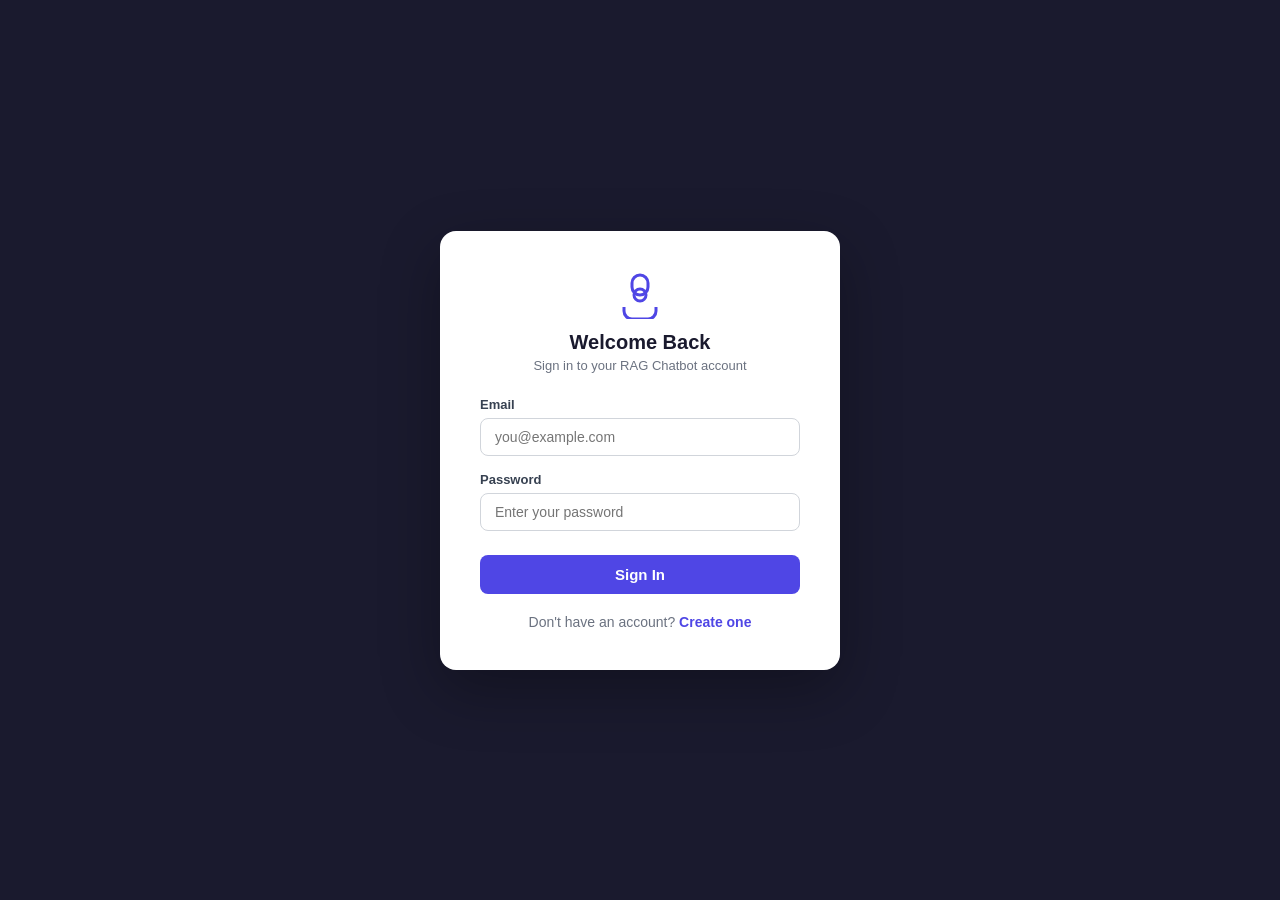
==== src/main/resources/static/login.html @ cd46b2f3 "Initial commit: RAG chatbot with auth, MongoDB, Qdrant, OpenRouter" ====
<!DOCTYPE html>
<html lang="en">
<head>
    <meta charset="UTF-8">
    <meta name="viewport" content="width=device-width, initial-scale=1.0">
    <title>Login - RAG Chatbot</title>
    <link rel="icon" type="image/svg+xml" href="/favicon.svg">
    <link rel="stylesheet" href="css/style.css">
    <style>
        body {
            display: flex;
            align-items: center;
            justify-content: center;
            background: #1a1a2e;
            height: 100vh;
        }
        .auth-container {
            width: 400px;
            background: #fff;
            border-radius: 16px;
            padding: 40px;
            box-shadow: 0 20px 60px rgba(0,0,0,0.3);
        }
        .auth-container h1 {
            font-size: 24px;
            margin-bottom: 4px;
        }
        .auth-container .subtitle {
            color: #6b7280;
            font-size: 14px;
            margin-bottom: 28px;
        }
        .form-group {
            margin-bottom: 16px;
        }
        .form-group label {
            display: block;
            font-size: 13px;
            font-weight: 600;
            color: #374151;
            margin-bottom: 6px;
        }
        .form-group input {
            width: 100%;
            padding: 10px 14px;
            border: 1px solid #d1d5db;
            border-radius: 8px;
            font-size: 14px;
            outline: none;
            transition: border-color 0.2s;
            box-sizing: border-box;
        }
        .form-group input:focus {
            border-color: #4f46e5;
            box-shadow: 0 0 0 3px rgba(79,70,229,0.1);
        }
        .btn-primary {
            width: 100%;
            padding: 11px;
            background: #4f46e5;
            color: #fff;
            border: none;
            border-radius: 8px;
            font-size: 15px;
            font-weight: 600;
            cursor: pointer;
            transition: background 0.2s;
            margin-top: 8px;
        }
        .btn-primary:hover { background: #4338ca; }
        .btn-primary:disabled { background: #a5b4fc; cursor: not-allowed; }
        .auth-footer {
            text-align: center;
            margin-top: 20px;
            font-size: 14px;
            color: #6b7280;
        }
        .auth-footer a {
            color: #4f46e5;
            text-decoration: none;
            font-weight: 600;
        }
        .error-msg {
            background: #fef2f2;
            color: #dc2626;
            padding: 10px 14px;
            border-radius: 8px;
            font-size: 13px;
            margin-bottom: 16px;
            display: none;
        }
        .error-msg.show { display: block; }
        .logo {
            text-align: center;
            margin-bottom: 24px;
        }
        .logo svg { width: 48px; height: 48px; color: #4f46e5; }
        .logo h1 { font-size: 20px; color: #1a1a2e; margin-top: 8px; }
        .logo p { font-size: 13px; color: #6b7280; margin-top: 2px; }
    </style>
</head>
<body>
    <div class="auth-container">
        <div class="logo">
            <svg viewBox="0 0 24 24" fill="none" stroke="currentColor" stroke-width="1.5">
                <path d="M12 2a4 4 0 014 4v2a4 4 0 01-8 0V6a4 4 0 014-4z"/>
                <path d="M20 18v2a4 4 0 01-4 4H8a4 4 0 01-4-4v-2"/>
                <circle cx="12" cy="12" r="3"/>
            </svg>
            <h1>Welcome Back</h1>
            <p>Sign in to your RAG Chatbot account</p>
        </div>

        <div class="error-msg" id="errorMsg"></div>

        <form id="loginForm" autocomplete="off">
            <div class="form-group">
                <label for="email">Email</label>
                <input type="email" id="email" placeholder="you@example.com" required>
            </div>
            <div class="form-group">
                <label for="password">Password</label>
                <input type="password" id="password" placeholder="Enter your password" required>
            </div>
            <button type="submit" class="btn-primary" id="loginBtn">Sign In</button>
        </form>

        <div class="auth-footer">
            Don't have an account? <a href="/signup.html">Create one</a>
        </div>
    </div>

    <script>
        document.getElementById('loginForm').addEventListener('submit', async (e) => {
            e.preventDefault();
            const btn = document.getElementById('loginBtn');
            const errorEl = document.getElementById('errorMsg');
            btn.disabled = true;
            btn.textContent = 'Signing in...';
            errorEl.classList.remove('show');

            try {
                const res = await fetch('/api/auth/login', {
                    method: 'POST',
                    headers: { 'Content-Type': 'application/json' },
                    body: JSON.stringify({
                        email: document.getElementById('email').value,
                        password: document.getElementById('password').value
                    })
                });

                if (!res.ok) {
                    const err = await res.json();
                    throw new Error(err.message || 'Login failed');
                }

                const data = await res.json();
                localStorage.setItem('rag_chatbot_token', data.token);
                localStorage.setItem('rag_chatbot_user', JSON.stringify({ email: data.email, name: data.name }));
                window.location.href = '/';
            } catch (err) {
                errorEl.textContent = err.message;
                errorEl.classList.add('show');
            } finally {
                btn.disabled = false;
                btn.textContent = 'Sign In';
            }
        });
    </script>
</body>
</html>
---- src/main/resources/static/css/style.css ----
* {
    margin: 0;
    padding: 0;
    box-sizing: border-box;
}

body {
    font-family: -apple-system, BlinkMacSystemFont, 'Segoe UI', Roboto, Oxygen, sans-serif;
    background: #f0f2f5;
    height: 100vh;
    color: #1a1a2e;
}

.app-container {
    display: flex;
    height: 100vh;
    max-width: 1440px;
    margin: 0 auto;
    background: #fff;
    box-shadow: 0 0 40px rgba(0,0,0,0.08);
}

/* Sidebar */
.sidebar {
    width: 320px;
    min-width: 320px;
    background: #1a1a2e;
    color: #fff;
    display: flex;
    flex-direction: column;
    overflow-y: auto;
}

.sidebar-header {
    padding: 28px 24px 20px;
    border-bottom: 1px solid rgba(255,255,255,0.08);
}

.sidebar-header h1 {
    font-size: 22px;
    font-weight: 700;
    letter-spacing: -0.3px;
}

.subtitle {
    font-size: 13px;
    color: rgba(255,255,255,0.5);
    margin-top: 4px;
}

/* Upload Section */
.upload-section {
    padding: 20px 24px;
    border-bottom: 1px solid rgba(255,255,255,0.08);
}

.upload-section h2 {
    font-size: 12px;
    text-transform: uppercase;
    letter-spacing: 1px;
    color: rgba(255,255,255,0.4);
    margin-bottom: 12px;
}

.upload-zone {
    border: 2px dashed rgba(255,255,255,0.15);
    border-radius: 10px;
    padding: 28px 20px;
    text-align: center;
    cursor: pointer;
    transition: all 0.3s ease;
}

.upload-zone:hover {
    border-color: #4f46e5;
    background: rgba(79,70,229,0.08);
}

.upload-zone.dragover {
    border-color: #4f46e5;
    background: rgba(79,70,229,0.15);
}

.upload-icon {
    color: rgba(255,255,255,0.3);
    margin-bottom: 10px;
}

.upload-zone p {
    font-size: 14px;
    color: rgba(255,255,255,0.6);
}

.upload-hint {
    font-size: 12px !important;
    color: rgba(255,255,255,0.3) !important;
    margin-top: 4px;
}

/* Upload Status */
.upload-status {
    display: flex;
    align-items: flex-start;
    gap: 10px;
    padding: 12px;
    background: rgba(79,70,229,0.12);
    border-radius: 8px;
    margin-top: 12px;
}

.upload-status .status-icon {
    color: #34d399;
    flex-shrink: 0;
    margin-top: 1px;
}

.status-text span {
    font-size: 13px;
    font-weight: 500;
    display: block;
}

.status-text small {
    font-size: 11px;
    color: rgba(255,255,255,0.5);
    margin-top: 2px;
    display: block;
}

/* Document List */
.documents-section {
    padding: 20px 24px;
    flex: 1;
}

.documents-section h2 {
    font-size: 12px;
    text-transform: uppercase;
    letter-spacing: 1px;
    color: rgba(255,255,255,0.4);
    margin-bottom: 12px;
}

.document-list .empty-state {
    font-size: 13px;
    color: rgba(255,255,255,0.25);
    text-align: center;
    padding: 20px 0;
}

.document-item {
    display: flex;
    align-items: center;
    gap: 10px;
    padding: 10px 12px;
    background: rgba(255,255,255,0.04);
    border-radius: 8px;
    margin-bottom: 6px;
    font-size: 13px;
}

.document-item .doc-icon {
    color: rgba(255,255,255,0.3);
    flex-shrink: 0;
}

.document-item .doc-name {
    flex: 1;
    overflow: hidden;
    text-overflow: ellipsis;
    white-space: nowrap;
}

.document-item .doc-chunks {
    font-size: 11px;
    color: rgba(255,255,255,0.4);
    flex-shrink: 0;
}

/* Chat Area */
.chat-area {
    flex: 1;
    display: flex;
    flex-direction: column;
    min-width: 0;
}

.chat-header {
    padding: 24px 32px 16px;
    border-bottom: 1px solid #e5e7eb;
}

.chat-header h2 {
    font-size: 18px;
    font-weight: 600;
}

.chat-header p {
    font-size: 13px;
    color: #6b7280;
    margin-top: 2px;
}

/* Messages */
.messages {
    flex: 1;
    overflow-y: auto;
    padding: 24px 32px;
    display: flex;
    flex-direction: column;
    gap: 20px;
}

.message {
    display: flex;
    gap: 12px;
    max-width: 85%;
    animation: fadeIn 0.3s ease;
}

.message.user {
    align-self: flex-end;
    flex-direction: row-reverse;
}

@keyframes fadeIn {
    from { opacity: 0; transform: translateY(8px); }
    to { opacity: 1; transform: translateY(0); }
}

.avatar {
    width: 34px;
    height: 34px;
    border-radius: 50%;
    display: flex;
    align-items: center;
    justify-content: center;
    flex-shrink: 0;
}

.avatar.bot {
    background: #1a1a2e;
    color: #fff;
}

.avatar.user {
    background: #4f46e5;
    color: #fff;
}

.bubble {
    background: #f3f4f6;
    border-radius: 16px;
    padding: 12px 16px;
    font-size: 14px;
    line-height: 1.6;
}

.message.user .bubble {
    background: #4f46e5;
    color: #fff;
    border-bottom-right-radius: 4px;
}

.message.bot .bubble {
    border-bottom-left-radius: 4px;
}

.bubble p {
    margin-bottom: 4px;
}

.bubble p:last-child {
    margin-bottom: 0;
}

.bubble .sources {
    margin-top: 10px;
    padding-top: 10px;
    border-top: 1px solid rgba(0,0,0,0.08);
    font-size: 12px;
}

.bubble .sources summary {
    cursor: pointer;
    color: #6b7280;
    font-weight: 500;
}

.bubble .sources .source-item {
    padding: 6px 0;
    color: #4b5563;
}

.bubble .sources .source-item .source-score {
    color: #9ca3af;
    font-size: 11px;
}

.bubble .thinking {
    display: flex;
    gap: 4px;
    padding: 4px 0;
}

.bubble .thinking span {
    width: 8px;
    height: 8px;
    background: #9ca3af;
    border-radius: 50%;
    animation: bounce 1.4s infinite ease-in-out both;
}

.bubble .thinking span:nth-child(1) { animation-delay: -0.32s; }
.bubble .thinking span:nth-child(2) { animation-delay: -0.16s; }

@keyframes bounce {
    0%, 80%, 100% { transform: scale(0); }
    40% { transform: scale(1); }
}

.message.welcome .bubble {
    background: #f0f2f5;
    color: #6b7280;
    font-style: italic;
}

/* Input Area */
.input-area {
    padding: 16px 32px 24px;
    border-top: 1px solid #e5e7eb;
}

.input-area form {
    display: flex;
    gap: 8px;
    background: #f3f4f6;
    border-radius: 12px;
    padding: 4px;
}

.input-area input {
    flex: 1;
    border: none;
    background: transparent;
    padding: 10px 14px;
    font-size: 14px;
    outline: none;
    font-family: inherit;
}

.input-area button {
    width: 40px;
    height: 40px;
    border: none;
    background: #4f46e5;
    color: #fff;
    border-radius: 10px;
    cursor: pointer;
    display: flex;
    align-items: center;
    justify-content: center;
    transition: background 0.2s;
    flex-shrink: 0;
}

.input-area button:hover:not(:disabled) {
    background: #4338ca;
}

.input-area button:disabled {
    background: #d1d5db;
    cursor: not-allowed;
}

/* Scrollbar */
::-webkit-scrollbar {
    width: 6px;
}

::-webkit-scrollbar-track {
    background: transparent;
}

::-webkit-scrollbar-thumb {
    background: #d1d5db;
    border-radius: 3px;
}

::-webkit-scrollbar-thumb:hover {
    background: #9ca3af;
}

/* User Section */
.user-section {
    padding: 16px 24px;
    border-top: 1px solid rgba(255,255,255,0.08);
    display: flex;
    align-items: center;
    justify-content: space-between;
}

.user-info {
    display: flex;
    align-items: center;
    gap: 10px;
    overflow: hidden;
}

.user-avatar {
    width: 32px;
    height: 32px;
    border-radius: 50%;
    background: #4f46e5;
    color: #fff;
    display: flex;
    align-items: center;
    justify-content: center;
    font-size: 13px;
    font-weight: 600;
    flex-shrink: 0;
}

.user-name {
    font-size: 13px;
    font-weight: 500;
    overflow: hidden;
    text-overflow: ellipsis;
    white-space: nowrap;
}

.logout-btn {
    background: none;
    border: 1px solid rgba(255,255,255,0.15);
    color: rgba(255,255,255,0.6);
    border-radius: 8px;
    padding: 6px 10px;
    cursor: pointer;
    display: flex;
    align-items: center;
    gap: 6px;
    font-size: 12px;
    transition: all 0.2s;
    flex-shrink: 0;
}

.logout-btn:hover {
    background: rgba(255,255,255,0.08);
    color: #fff;
}

/* Responsive */
@media (max-width: 768px) {
    .sidebar {
        width: 100%;
        min-width: unset;
        max-height: 40vh;
    }
    .app-container {
        flex-direction: column;
    }
    .messages {
        padding: 16px;
    }
    .input-area {
        padding: 12px 16px 16px;
    }
    .chat-header {
        padding: 16px;
    }
}
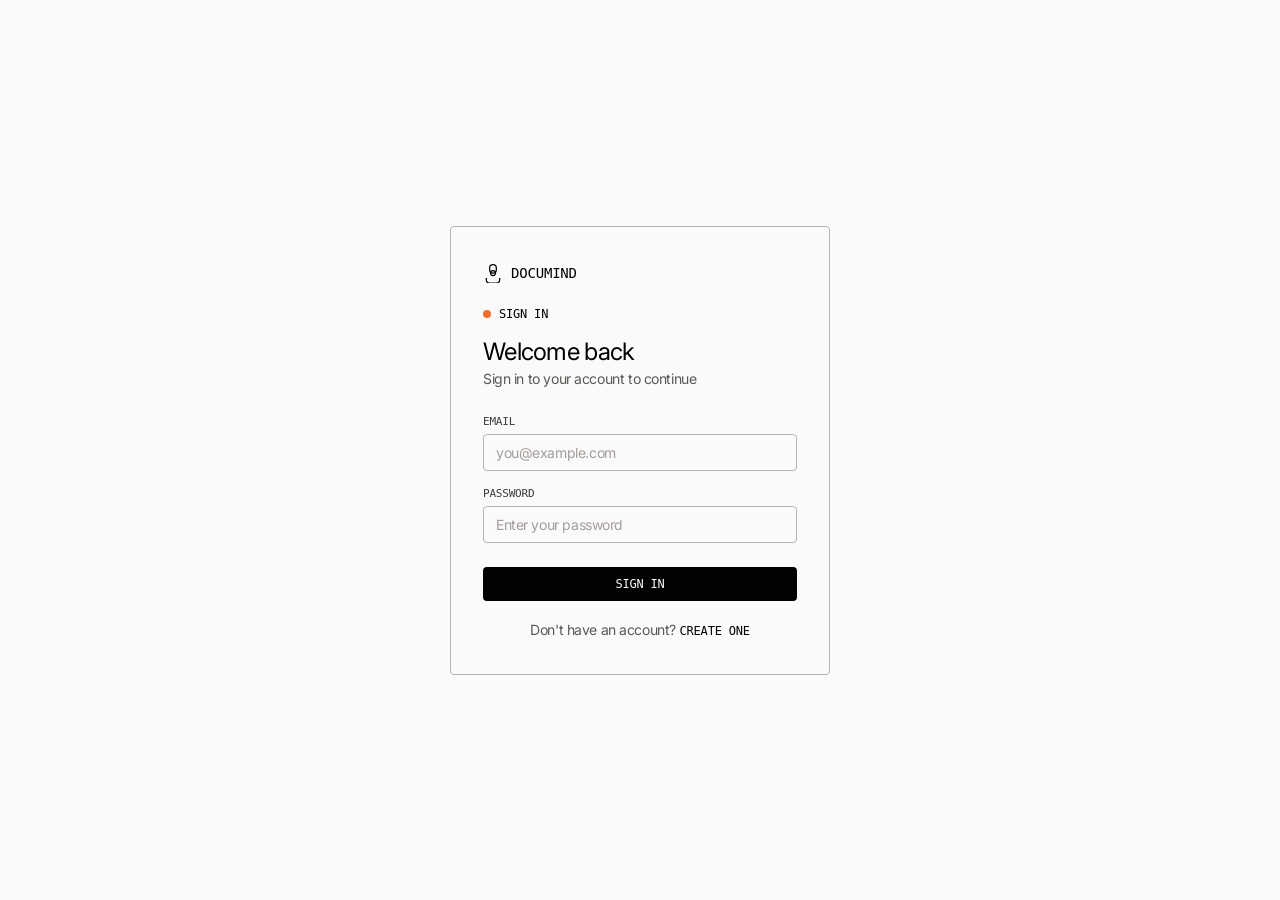
==== commit 45f6f85a: "Redesign frontend with Factory.ai design system, fix MongoDB URI default, update port config" ====
--- a/src/main/resources/static/login.html
+++ b/src/main/resources/static/login.html
@@ -3,7 +3,7 @@
 <head>
     <meta charset="UTF-8">
     <meta name="viewport" content="width=device-width, initial-scale=1.0">
-    <title>Login - RAG Chatbot</title>
+    <title>Sign In — DocuMind</title>
     <link rel="icon" type="image/svg+xml" href="/favicon.svg">
     <link rel="stylesheet" href="css/style.css">
     <style>
@@ -11,105 +11,163 @@
             display: flex;
             align-items: center;
             justify-content: center;
-            background: #1a1a2e;
+            background: var(--surface-paper);
             height: 100vh;
         }
         .auth-container {
-            width: 400px;
-            background: #fff;
-            border-radius: 16px;
-            padding: 40px;
-            box-shadow: 0 20px 60px rgba(0,0,0,0.3);
+            width: 380px;
+            background: var(--surface-paper);
+            border: 1px solid var(--color-pewter-rule);
+            border-radius: var(--radius-md);
+            padding: var(--spacing-36) var(--spacing-32);
+        }
+        .auth-container .dot-indicator {
+            display: flex;
+            align-items: center;
+            gap: var(--spacing-8);
+            margin-bottom: var(--spacing-16);
+        }
+        .auth-container .dot {
+            width: 8px;
+            height: 8px;
+            border-radius: 50%;
+            background: var(--color-signal-orange);
+            flex-shrink: 0;
+        }
+        .auth-container .dot-label {
+            font-family: var(--font-geist-mono);
+            font-size: 12px;
+            letter-spacing: -0.2px;
+            text-transform: uppercase;
+            color: var(--color-ink);
         }
         .auth-container h1 {
-            font-size: 24px;
-            margin-bottom: 4px;
+            font-family: var(--font-geist);
+            font-size: var(--text-heading-sm);
+            font-weight: 400;
+            letter-spacing: var(--tracking-heading-sm);
+            color: var(--color-ink);
+            margin-bottom: var(--spacing-4);
         }
         .auth-container .subtitle {
-            color: #6b7280;
-            font-size: 14px;
-            margin-bottom: 28px;
+            font-size: var(--text-body-sm);
+            letter-spacing: var(--tracking-body-sm);
+            color: var(--color-iron-caption);
+            margin-bottom: var(--spacing-28);
         }
         .form-group {
-            margin-bottom: 16px;
+            margin-bottom: var(--spacing-16);
         }
         .form-group label {
             display: block;
-            font-size: 13px;
-            font-weight: 600;
-            color: #374151;
-            margin-bottom: 6px;
+            font-family: var(--font-geist-mono);
+            font-size: 11px;
+            letter-spacing: -0.2px;
+            text-transform: uppercase;
+            color: var(--color-graphite-body);
+            margin-bottom: var(--spacing-6);
         }
         .form-group input {
             width: 100%;
-            padding: 10px 14px;
-            border: 1px solid #d1d5db;
-            border-radius: 8px;
-            font-size: 14px;
+            padding: 9px 12px;
+            border: 1px solid var(--color-pewter-rule);
+            border-radius: var(--radius-md);
+            font-family: var(--font-geist);
+            font-size: var(--text-body-sm);
+            letter-spacing: var(--tracking-body-sm);
             outline: none;
             transition: border-color 0.2s;
             box-sizing: border-box;
+            color: var(--color-ink);
+            background: var(--surface-paper);
+        }
+        .form-group input::placeholder {
+            color: var(--color-stone-mid);
         }
         .form-group input:focus {
-            border-color: #4f46e5;
-            box-shadow: 0 0 0 3px rgba(79,70,229,0.1);
+            border-color: var(--color-ink);
         }
         .btn-primary {
             width: 100%;
-            padding: 11px;
-            background: #4f46e5;
-            color: #fff;
+            padding: 10px;
+            background: var(--surface-inverse);
+            color: var(--surface-paper);
             border: none;
-            border-radius: 8px;
-            font-size: 15px;
-            font-weight: 600;
+            border-radius: var(--radius-md);
+            font-family: var(--font-geist-mono);
+            font-size: 12px;
+            letter-spacing: -0.2px;
+            text-transform: uppercase;
             cursor: pointer;
             transition: background 0.2s;
-            margin-top: 8px;
-        }
-        .btn-primary:hover { background: #4338ca; }
-        .btn-primary:disabled { background: #a5b4fc; cursor: not-allowed; }
+            margin-top: var(--spacing-8);
+        }
+        .btn-primary:hover { background: var(--color-carbon); }
+        .btn-primary:disabled { background: var(--color-stone-mid); cursor: not-allowed; }
         .auth-footer {
             text-align: center;
-            margin-top: 20px;
+            margin-top: var(--spacing-20);
+            font-size: var(--text-body-sm);
+            letter-spacing: var(--tracking-body-sm);
+            color: var(--color-iron-caption);
+        }
+        .auth-footer a {
+            color: var(--color-ink);
+            text-decoration: none;
+            font-family: var(--font-geist-mono);
+            font-size: 12px;
+            letter-spacing: -0.2px;
+            text-transform: uppercase;
+        }
+        .auth-footer a:hover {
+            text-decoration: underline;
+        }
+        .error-msg {
+            border: 1px solid var(--color-ember-edge);
+            color: var(--color-ember-edge);
+            padding: var(--spacing-10) var(--spacing-12);
+            border-radius: var(--radius-md);
+            font-size: var(--text-body-sm);
+            letter-spacing: var(--tracking-body-sm);
+            margin-bottom: var(--spacing-16);
+            display: none;
+            background: rgba(209,80,16,0.04);
+        }
+        .error-msg.show { display: block; }
+        .logo-mark {
+            font-family: var(--font-geist-mono);
             font-size: 14px;
-            color: #6b7280;
-        }
-        .auth-footer a {
-            color: #4f46e5;
-            text-decoration: none;
-            font-weight: 600;
-        }
-        .error-msg {
-            background: #fef2f2;
-            color: #dc2626;
-            padding: 10px 14px;
-            border-radius: 8px;
-            font-size: 13px;
-            margin-bottom: 16px;
-            display: none;
-        }
-        .error-msg.show { display: block; }
-        .logo {
-            text-align: center;
-            margin-bottom: 24px;
-        }
-        .logo svg { width: 48px; height: 48px; color: #4f46e5; }
-        .logo h1 { font-size: 20px; color: #1a1a2e; margin-top: 8px; }
-        .logo p { font-size: 13px; color: #6b7280; margin-top: 2px; }
+            letter-spacing: -0.2px;
+            color: var(--color-ink);
+            margin-bottom: var(--spacing-24);
+            display: flex;
+            align-items: center;
+            gap: var(--spacing-8);
+        }
+        .logo-mark svg {
+            width: 20px;
+            height: 20px;
+        }
     </style>
 </head>
 <body>
     <div class="auth-container">
-        <div class="logo">
+        <div class="logo-mark">
             <svg viewBox="0 0 24 24" fill="none" stroke="currentColor" stroke-width="1.5">
                 <path d="M12 2a4 4 0 014 4v2a4 4 0 01-8 0V6a4 4 0 014-4z"/>
                 <path d="M20 18v2a4 4 0 01-4 4H8a4 4 0 01-4-4v-2"/>
                 <circle cx="12" cy="12" r="3"/>
             </svg>
-            <h1>Welcome Back</h1>
-            <p>Sign in to your RAG Chatbot account</p>
+            DOCUMIND
         </div>
+
+        <div class="dot-indicator">
+            <span class="dot"></span>
+            <span class="dot-label">Sign In</span>
+        </div>
+
+        <h1>Welcome back</h1>
+        <p class="subtitle">Sign in to your account to continue</p>
 
         <div class="error-msg" id="errorMsg"></div>
 
--- a/src/main/resources/static/css/style.css
+++ b/src/main/resources/static/css/style.css
@@ -1,471 +1,622 @@
+@import url('https://fonts.googleapis.com/css2?family=Inter:wght@400&display=swap');
+
+:root {
+  --color-paper-white: #fafafa;
+  --color-frost-surface: #eeeeee;
+  --color-ash-hairline: #d6d3d2;
+  --color-pewter-rule: #b8b3b0;
+  --color-stone-mid: #a49d9a;
+  --color-granite-mute: #8a8380;
+  --color-iron-caption: #5c5855;
+  --color-graphite-body: #3d3a39;
+  --color-obsidian: #1f1d1c;
+  --color-carbon: #101010;
+  --color-ink: #020202;
+  --color-signal-orange: #ef6f2e;
+  --color-ember-edge: #d15010;
+
+  --font-geist: 'Inter', ui-sans-serif, system-ui, -apple-system, BlinkMacSystemFont, "Segoe UI", Roboto, sans-serif;
+  --font-geist-mono: 'JetBrains Mono', ui-monospace, SFMono-Regular, Menlo, Monaco, Consolas, monospace;
+
+  --text-caption: 12px;
+  --leading-caption: 1.5;
+  --tracking-caption: -0.24px;
+  --text-body-sm: 14px;
+  --leading-body-sm: 1.5;
+  --tracking-body-sm: -0.42px;
+  --text-body: 16px;
+  --leading-body: 1.5;
+  --tracking-body: -0.48px;
+  --text-subheading: 18px;
+  --leading-subheading: 1.5;
+  --tracking-subheading: -0.54px;
+  --text-heading-sm: 24px;
+  --leading-heading-sm: 1.2;
+  --tracking-heading-sm: -0.72px;
+  --text-heading: 48px;
+  --leading-heading: 1.2;
+  --tracking-heading: -2.3px;
+
+  --spacing-4: 4px;
+  --spacing-6: 6px;
+  --spacing-8: 8px;
+  --spacing-10: 10px;
+  --spacing-12: 12px;
+  --spacing-14: 14px;
+  --spacing-16: 16px;
+  --spacing-20: 20px;
+  --spacing-24: 24px;
+  --spacing-28: 28px;
+  --spacing-32: 32px;
+  --spacing-36: 36px;
+  --spacing-40: 40px;
+  --spacing-48: 48px;
+
+  --radius-md: 4px;
+  --radius-lg: 8px;
+
+  --surface-paper: #fafafa;
+  --surface-frost: #eeeeee;
+  --surface-inverse: #020202;
+}
+
 * {
-    margin: 0;
-    padding: 0;
-    box-sizing: border-box;
+  margin: 0;
+  padding: 0;
+  box-sizing: border-box;
 }
 
 body {
-    font-family: -apple-system, BlinkMacSystemFont, 'Segoe UI', Roboto, Oxygen, sans-serif;
-    background: #f0f2f5;
-    height: 100vh;
-    color: #1a1a2e;
-}
-
+  font-family: var(--font-geist);
+  font-weight: 400;
+  background: var(--color-paper-white);
+  color: var(--color-ink);
+  height: 100vh;
+  -webkit-font-smoothing: antialiased;
+}
+
+/* ───── APP LAYOUT ───── */
 .app-container {
-    display: flex;
-    height: 100vh;
-    max-width: 1440px;
-    margin: 0 auto;
-    background: #fff;
-    box-shadow: 0 0 40px rgba(0,0,0,0.08);
-}
-
-/* Sidebar */
+  display: flex;
+  height: 100vh;
+  max-width: 1400px;
+  margin: 0 auto;
+}
+
+/* ───── SIDEBAR ───── */
 .sidebar {
-    width: 320px;
-    min-width: 320px;
-    background: #1a1a2e;
-    color: #fff;
-    display: flex;
-    flex-direction: column;
-    overflow-y: auto;
+  width: 280px;
+  min-width: 280px;
+  background: var(--surface-inverse);
+  display: flex;
+  flex-direction: column;
+  border-right: 1px solid var(--color-pewter-rule);
 }
 
 .sidebar-header {
-    padding: 28px 24px 20px;
-    border-bottom: 1px solid rgba(255,255,255,0.08);
+  padding: var(--spacing-24) var(--spacing-20) var(--spacing-16);
+  border-bottom: 1px solid rgba(255,255,255,0.08);
+}
+
+.sidebar-header .dot-indicator {
+  display: flex;
+  align-items: center;
+  gap: var(--spacing-8);
+  margin-bottom: var(--spacing-12);
+}
+
+.sidebar-header .dot {
+  width: 8px;
+  height: 8px;
+  border-radius: 50%;
+  background: var(--color-signal-orange);
+  flex-shrink: 0;
+}
+
+.sidebar-header .dot-label {
+  font-family: var(--font-geist-mono);
+  font-size: 12px;
+  letter-spacing: -0.2px;
+  text-transform: uppercase;
+  color: rgba(255,255,255,0.5);
 }
 
 .sidebar-header h1 {
-    font-size: 22px;
-    font-weight: 700;
-    letter-spacing: -0.3px;
-}
-
-.subtitle {
-    font-size: 13px;
-    color: rgba(255,255,255,0.5);
-    margin-top: 4px;
-}
-
-/* Upload Section */
+  font-family: var(--font-geist-mono);
+  font-size: 14px;
+  font-weight: 400;
+  letter-spacing: -0.2px;
+  text-transform: uppercase;
+  color: #fff;
+  margin-bottom: var(--spacing-4);
+}
+
+.sidebar-header .subtitle {
+  font-size: 12px;
+  color: rgba(255,255,255,0.35);
+  letter-spacing: -0.2px;
+}
+
+/* ───── UPLOAD SECTION ───── */
 .upload-section {
-    padding: 20px 24px;
-    border-bottom: 1px solid rgba(255,255,255,0.08);
-}
-
-.upload-section h2 {
-    font-size: 12px;
-    text-transform: uppercase;
-    letter-spacing: 1px;
-    color: rgba(255,255,255,0.4);
-    margin-bottom: 12px;
+  padding: var(--spacing-16) var(--spacing-20);
+  border-bottom: 1px solid rgba(255,255,255,0.08);
+}
+
+.upload-section .section-label {
+  font-family: var(--font-geist-mono);
+  font-size: 11px;
+  letter-spacing: -0.2px;
+  text-transform: uppercase;
+  color: rgba(255,255,255,0.4);
+  margin-bottom: var(--spacing-10);
 }
 
 .upload-zone {
-    border: 2px dashed rgba(255,255,255,0.15);
-    border-radius: 10px;
-    padding: 28px 20px;
-    text-align: center;
-    cursor: pointer;
-    transition: all 0.3s ease;
+  border: 1px dashed rgba(255,255,255,0.2);
+  border-radius: var(--radius-md);
+  padding: var(--spacing-20) var(--spacing-16);
+  text-align: center;
+  cursor: pointer;
+  transition: all 0.2s;
 }
 
 .upload-zone:hover {
-    border-color: #4f46e5;
-    background: rgba(79,70,229,0.08);
+  border-color: var(--color-signal-orange);
+  background: rgba(239,111,46,0.06);
 }
 
 .upload-zone.dragover {
-    border-color: #4f46e5;
-    background: rgba(79,70,229,0.15);
-}
-
-.upload-icon {
-    color: rgba(255,255,255,0.3);
-    margin-bottom: 10px;
+  border-color: var(--color-signal-orange);
+  background: rgba(239,111,46,0.1);
+}
+
+.upload-zone .upload-icon {
+  color: rgba(255,255,255,0.2);
+  margin-bottom: var(--spacing-8);
 }
 
 .upload-zone p {
-    font-size: 14px;
-    color: rgba(255,255,255,0.6);
-}
-
-.upload-hint {
-    font-size: 12px !important;
-    color: rgba(255,255,255,0.3) !important;
-    margin-top: 4px;
-}
-
-/* Upload Status */
+  font-size: var(--text-body-sm);
+  letter-spacing: -0.42px;
+  color: rgba(255,255,255,0.5);
+}
+
+.upload-zone .upload-hint {
+  font-size: var(--text-caption);
+  letter-spacing: -0.24px;
+  color: rgba(255,255,255,0.25);
+  margin-top: 2px;
+}
+
 .upload-status {
-    display: flex;
-    align-items: flex-start;
-    gap: 10px;
-    padding: 12px;
-    background: rgba(79,70,229,0.12);
-    border-radius: 8px;
-    margin-top: 12px;
+  display: flex;
+  align-items: center;
+  gap: var(--spacing-10);
+  padding: var(--spacing-10) var(--spacing-12);
+  background: rgba(239,111,46,0.1);
+  border-radius: var(--radius-md);
+  margin-top: var(--spacing-12);
 }
 
 .upload-status .status-icon {
-    color: #34d399;
-    flex-shrink: 0;
-    margin-top: 1px;
+  color: var(--color-signal-orange);
+  flex-shrink: 0;
 }
 
 .status-text span {
-    font-size: 13px;
-    font-weight: 500;
-    display: block;
+  font-size: 13px;
+  letter-spacing: -0.2px;
+  color: rgba(255,255,255,0.85);
+  display: block;
 }
 
 .status-text small {
-    font-size: 11px;
-    color: rgba(255,255,255,0.5);
-    margin-top: 2px;
-    display: block;
-}
-
-/* Document List */
+  font-size: 11px;
+  letter-spacing: -0.2px;
+  color: rgba(255,255,255,0.4);
+  margin-top: 2px;
+  display: block;
+}
+
+/* ───── DOCUMENTS ───── */
 .documents-section {
-    padding: 20px 24px;
-    flex: 1;
-}
-
-.documents-section h2 {
-    font-size: 12px;
-    text-transform: uppercase;
-    letter-spacing: 1px;
-    color: rgba(255,255,255,0.4);
-    margin-bottom: 12px;
+  padding: var(--spacing-16) var(--spacing-20);
+  flex: 1;
+  overflow-y: auto;
+}
+
+.documents-section .section-label {
+  font-family: var(--font-geist-mono);
+  font-size: 11px;
+  letter-spacing: -0.2px;
+  text-transform: uppercase;
+  color: rgba(255,255,255,0.4);
+  margin-bottom: var(--spacing-10);
 }
 
 .document-list .empty-state {
-    font-size: 13px;
-    color: rgba(255,255,255,0.25);
-    text-align: center;
-    padding: 20px 0;
+  font-size: 13px;
+  letter-spacing: -0.2px;
+  color: rgba(255,255,255,0.2);
+  text-align: center;
+  padding: var(--spacing-16) 0;
+  font-family: var(--font-geist-mono);
 }
 
 .document-item {
-    display: flex;
-    align-items: center;
-    gap: 10px;
-    padding: 10px 12px;
-    background: rgba(255,255,255,0.04);
-    border-radius: 8px;
-    margin-bottom: 6px;
-    font-size: 13px;
+  display: flex;
+  align-items: center;
+  gap: var(--spacing-10);
+  padding: var(--spacing-8) var(--spacing-12);
+  border: 1px solid rgba(255,255,255,0.06);
+  border-radius: var(--radius-md);
+  margin-bottom: var(--spacing-6);
+  font-size: 13px;
+  letter-spacing: -0.2px;
+  color: rgba(255,255,255,0.7);
 }
 
 .document-item .doc-icon {
-    color: rgba(255,255,255,0.3);
-    flex-shrink: 0;
+  color: rgba(255,255,255,0.25);
+  flex-shrink: 0;
 }
 
 .document-item .doc-name {
-    flex: 1;
-    overflow: hidden;
-    text-overflow: ellipsis;
-    white-space: nowrap;
+  flex: 1;
+  overflow: hidden;
+  text-overflow: ellipsis;
+  white-space: nowrap;
 }
 
 .document-item .doc-chunks {
-    font-size: 11px;
-    color: rgba(255,255,255,0.4);
-    flex-shrink: 0;
-}
-
-/* Chat Area */
+  font-family: var(--font-geist-mono);
+  font-size: 11px;
+  letter-spacing: -0.2px;
+  color: rgba(255,255,255,0.3);
+}
+
+/* ───── USER SECTION ───── */
+.user-section {
+  padding: var(--spacing-12) var(--spacing-20);
+  border-top: 1px solid rgba(255,255,255,0.08);
+  display: flex;
+  align-items: center;
+  justify-content: space-between;
+}
+
+.user-info {
+  display: flex;
+  align-items: center;
+  gap: var(--spacing-10);
+  overflow: hidden;
+}
+
+.user-avatar {
+  width: 28px;
+  height: 28px;
+  border-radius: var(--radius-md);
+  background: var(--color-signal-orange);
+  color: #fff;
+  display: flex;
+  align-items: center;
+  justify-content: center;
+  font-family: var(--font-geist-mono);
+  font-size: 11px;
+  letter-spacing: -0.2px;
+  flex-shrink: 0;
+}
+
+.user-name {
+  font-size: 13px;
+  letter-spacing: -0.2px;
+  color: rgba(255,255,255,0.7);
+  overflow: hidden;
+  text-overflow: ellipsis;
+  white-space: nowrap;
+}
+
+.logout-btn {
+  background: none;
+  border: 1px solid rgba(255,255,255,0.1);
+  color: rgba(255,255,255,0.4);
+  border-radius: var(--radius-md);
+  padding: 5px 8px;
+  cursor: pointer;
+  display: flex;
+  align-items: center;
+  gap: 5px;
+  font-family: var(--font-geist-mono);
+  font-size: 11px;
+  letter-spacing: -0.2px;
+  transition: all 0.2s;
+}
+
+.logout-btn:hover {
+  border-color: rgba(255,255,255,0.25);
+  color: rgba(255,255,255,0.7);
+}
+
+/* ───── CHAT AREA ───── */
 .chat-area {
-    flex: 1;
-    display: flex;
-    flex-direction: column;
-    min-width: 0;
+  flex: 1;
+  display: flex;
+  flex-direction: column;
+  min-width: 0;
+  background: var(--surface-paper);
 }
 
 .chat-header {
-    padding: 24px 32px 16px;
-    border-bottom: 1px solid #e5e7eb;
+  padding: var(--spacing-20) var(--spacing-28);
+  border-bottom: 1px solid var(--color-pewter-rule);
+}
+
+.chat-header .dot-indicator {
+  display: flex;
+  align-items: center;
+  gap: var(--spacing-8);
+  margin-bottom: var(--spacing-8);
+}
+
+.chat-header .dot {
+  width: 8px;
+  height: 8px;
+  border-radius: 50%;
+  background: var(--color-signal-orange);
+  flex-shrink: 0;
+}
+
+.chat-header .dot-label {
+  font-family: var(--font-geist-mono);
+  font-size: 11px;
+  letter-spacing: -0.2px;
+  text-transform: uppercase;
+  color: var(--color-iron-caption);
 }
 
 .chat-header h2 {
-    font-size: 18px;
-    font-weight: 600;
+  font-family: var(--font-geist);
+  font-size: var(--text-heading-sm);
+  font-weight: 400;
+  letter-spacing: var(--tracking-heading-sm);
+  color: var(--color-ink);
+  margin-bottom: 2px;
 }
 
 .chat-header p {
-    font-size: 13px;
-    color: #6b7280;
-    margin-top: 2px;
-}
-
-/* Messages */
+  font-size: var(--text-body-sm);
+  letter-spacing: var(--tracking-body-sm);
+  color: var(--color-iron-caption);
+}
+
+/* ───── MESSAGES ───── */
 .messages {
-    flex: 1;
-    overflow-y: auto;
-    padding: 24px 32px;
-    display: flex;
-    flex-direction: column;
-    gap: 20px;
+  flex: 1;
+  overflow-y: auto;
+  padding: var(--spacing-24) var(--spacing-28);
+  display: flex;
+  flex-direction: column;
+  gap: var(--spacing-20);
 }
 
 .message {
-    display: flex;
-    gap: 12px;
-    max-width: 85%;
-    animation: fadeIn 0.3s ease;
+  display: flex;
+  gap: var(--spacing-12);
+  max-width: 80%;
+  animation: fadeIn 0.3s ease;
 }
 
 .message.user {
-    align-self: flex-end;
-    flex-direction: row-reverse;
+  align-self: flex-end;
+  flex-direction: row-reverse;
 }
 
 @keyframes fadeIn {
-    from { opacity: 0; transform: translateY(8px); }
-    to { opacity: 1; transform: translateY(0); }
+  from { opacity: 0; transform: translateY(4px); }
+  to { opacity: 1; transform: translateY(0); }
 }
 
 .avatar {
-    width: 34px;
-    height: 34px;
-    border-radius: 50%;
-    display: flex;
-    align-items: center;
-    justify-content: center;
-    flex-shrink: 0;
+  width: 32px;
+  height: 32px;
+  border-radius: var(--radius-md);
+  display: flex;
+  align-items: center;
+  justify-content: center;
+  flex-shrink: 0;
 }
 
 .avatar.bot {
-    background: #1a1a2e;
-    color: #fff;
+  background: var(--surface-inverse);
+  color: #fff;
 }
 
 .avatar.user {
-    background: #4f46e5;
-    color: #fff;
+  background: var(--color-signal-orange);
+  color: #fff;
 }
 
 .bubble {
-    background: #f3f4f6;
-    border-radius: 16px;
-    padding: 12px 16px;
-    font-size: 14px;
-    line-height: 1.6;
+  background: var(--surface-frost);
+  border: 1px solid var(--color-pewter-rule);
+  border-radius: var(--radius-md);
+  padding: var(--spacing-12) var(--spacing-16);
+  font-size: var(--text-body-sm);
+  line-height: var(--leading-body-sm);
+  letter-spacing: var(--tracking-body-sm);
 }
 
 .message.user .bubble {
-    background: #4f46e5;
-    color: #fff;
-    border-bottom-right-radius: 4px;
-}
-
-.message.bot .bubble {
-    border-bottom-left-radius: 4px;
+  background: var(--surface-inverse);
+  border-color: var(--color-carbon);
+  color: #fff;
+}
+
+.message.user .bubble p {
+  color: rgba(255,255,255,0.9);
 }
 
 .bubble p {
-    margin-bottom: 4px;
+  margin-bottom: 4px;
+  color: var(--color-graphite-body);
 }
 
 .bubble p:last-child {
-    margin-bottom: 0;
+  margin-bottom: 0;
 }
 
 .bubble .sources {
-    margin-top: 10px;
-    padding-top: 10px;
-    border-top: 1px solid rgba(0,0,0,0.08);
-    font-size: 12px;
+  margin-top: var(--spacing-12);
+  padding-top: var(--spacing-10);
+  border-top: 1px solid var(--color-ash-hairline);
 }
 
 .bubble .sources summary {
-    cursor: pointer;
-    color: #6b7280;
-    font-weight: 500;
+  cursor: pointer;
+  font-family: var(--font-geist-mono);
+  font-size: 11px;
+  letter-spacing: -0.2px;
+  color: var(--color-iron-caption);
+  text-transform: uppercase;
 }
 
 .bubble .sources .source-item {
-    padding: 6px 0;
-    color: #4b5563;
+  padding: 6px 0;
+  font-size: 12px;
+  letter-spacing: -0.2px;
+  color: var(--color-graphite-body);
 }
 
 .bubble .sources .source-item .source-score {
-    color: #9ca3af;
-    font-size: 11px;
+  font-family: var(--font-geist-mono);
+  font-size: 11px;
+  letter-spacing: -0.2px;
+  color: var(--color-stone-mid);
 }
 
 .bubble .thinking {
-    display: flex;
-    gap: 4px;
-    padding: 4px 0;
+  display: flex;
+  gap: 5px;
+  padding: 6px 0;
 }
 
 .bubble .thinking span {
-    width: 8px;
-    height: 8px;
-    background: #9ca3af;
-    border-radius: 50%;
-    animation: bounce 1.4s infinite ease-in-out both;
+  width: 6px;
+  height: 6px;
+  background: var(--color-stone-mid);
+  border-radius: 50%;
+  animation: bounce 1.4s infinite ease-in-out both;
 }
 
 .bubble .thinking span:nth-child(1) { animation-delay: -0.32s; }
 .bubble .thinking span:nth-child(2) { animation-delay: -0.16s; }
 
 @keyframes bounce {
-    0%, 80%, 100% { transform: scale(0); }
-    40% { transform: scale(1); }
+  0%, 80%, 100% { transform: scale(0); }
+  40% { transform: scale(1); }
 }
 
 .message.welcome .bubble {
-    background: #f0f2f5;
-    color: #6b7280;
-    font-style: italic;
-}
-
-/* Input Area */
+  border-color: var(--color-ash-hairline);
+  border-style: dashed;
+}
+
+.message.welcome .bubble p {
+  color: var(--color-iron-caption);
+  font-style: italic;
+}
+
+/* ───── INPUT AREA ───── */
 .input-area {
-    padding: 16px 32px 24px;
-    border-top: 1px solid #e5e7eb;
+  padding: var(--spacing-16) var(--spacing-28) var(--spacing-24);
+  border-top: 1px solid var(--color-pewter-rule);
 }
 
 .input-area form {
-    display: flex;
-    gap: 8px;
-    background: #f3f4f6;
-    border-radius: 12px;
-    padding: 4px;
+  display: flex;
+  gap: var(--spacing-8);
+  border: 1px solid var(--color-pewter-rule);
+  border-radius: var(--radius-md);
+  padding: 3px;
+  background: var(--surface-paper);
+  transition: border-color 0.2s;
+}
+
+.input-area form:focus-within {
+  border-color: var(--color-ink);
 }
 
 .input-area input {
-    flex: 1;
-    border: none;
-    background: transparent;
-    padding: 10px 14px;
-    font-size: 14px;
-    outline: none;
-    font-family: inherit;
+  flex: 1;
+  border: none;
+  background: transparent;
+  padding: 9px 12px;
+  font-family: var(--font-geist);
+  font-size: var(--text-body-sm);
+  letter-spacing: var(--tracking-body-sm);
+  outline: none;
+  color: var(--color-ink);
+}
+
+.input-area input::placeholder {
+  color: var(--color-stone-mid);
 }
 
 .input-area button {
-    width: 40px;
-    height: 40px;
-    border: none;
-    background: #4f46e5;
-    color: #fff;
-    border-radius: 10px;
-    cursor: pointer;
-    display: flex;
-    align-items: center;
-    justify-content: center;
-    transition: background 0.2s;
-    flex-shrink: 0;
+  width: 36px;
+  height: 36px;
+  border: none;
+  background: var(--surface-inverse);
+  color: #fff;
+  border-radius: var(--radius-md);
+  cursor: pointer;
+  display: flex;
+  align-items: center;
+  justify-content: center;
+  transition: background 0.2s;
+  flex-shrink: 0;
 }
 
 .input-area button:hover:not(:disabled) {
-    background: #4338ca;
+  background: var(--color-carbon);
 }
 
 .input-area button:disabled {
-    background: #d1d5db;
-    cursor: not-allowed;
-}
-
-/* Scrollbar */
+  background: var(--color-frost-surface);
+  color: var(--color-stone-mid);
+  cursor: not-allowed;
+}
+
+/* ───── SCROLLBAR ───── */
 ::-webkit-scrollbar {
-    width: 6px;
+  width: 4px;
 }
 
 ::-webkit-scrollbar-track {
-    background: transparent;
+  background: transparent;
 }
 
 ::-webkit-scrollbar-thumb {
-    background: #d1d5db;
-    border-radius: 3px;
+  background: var(--color-ash-hairline);
+  border-radius: 2px;
 }
 
 ::-webkit-scrollbar-thumb:hover {
-    background: #9ca3af;
-}
-
-/* User Section */
-.user-section {
-    padding: 16px 24px;
-    border-top: 1px solid rgba(255,255,255,0.08);
-    display: flex;
-    align-items: center;
-    justify-content: space-between;
-}
-
-.user-info {
-    display: flex;
-    align-items: center;
-    gap: 10px;
-    overflow: hidden;
-}
-
-.user-avatar {
-    width: 32px;
-    height: 32px;
-    border-radius: 50%;
-    background: #4f46e5;
-    color: #fff;
-    display: flex;
-    align-items: center;
-    justify-content: center;
-    font-size: 13px;
-    font-weight: 600;
-    flex-shrink: 0;
-}
-
-.user-name {
-    font-size: 13px;
-    font-weight: 500;
-    overflow: hidden;
-    text-overflow: ellipsis;
-    white-space: nowrap;
-}
-
-.logout-btn {
-    background: none;
-    border: 1px solid rgba(255,255,255,0.15);
-    color: rgba(255,255,255,0.6);
-    border-radius: 8px;
-    padding: 6px 10px;
-    cursor: pointer;
-    display: flex;
-    align-items: center;
-    gap: 6px;
-    font-size: 12px;
-    transition: all 0.2s;
-    flex-shrink: 0;
-}
-
-.logout-btn:hover {
-    background: rgba(255,255,255,0.08);
-    color: #fff;
-}
-
-/* Responsive */
+  background: var(--color-stone-mid);
+}
+
+/* ───── RESPONSIVE ───── */
 @media (max-width: 768px) {
-    .sidebar {
-        width: 100%;
-        min-width: unset;
-        max-height: 40vh;
-    }
-    .app-container {
-        flex-direction: column;
-    }
-    .messages {
-        padding: 16px;
-    }
-    .input-area {
-        padding: 12px 16px 16px;
-    }
-    .chat-header {
-        padding: 16px;
-    }
-}
+  .sidebar {
+    width: 100%;
+    min-width: unset;
+    max-height: 35vh;
+  }
+  .app-container {
+    flex-direction: column;
+  }
+  .messages, .input-area, .chat-header {
+    padding-left: var(--spacing-16);
+    padding-right: var(--spacing-16);
+  }
+}
